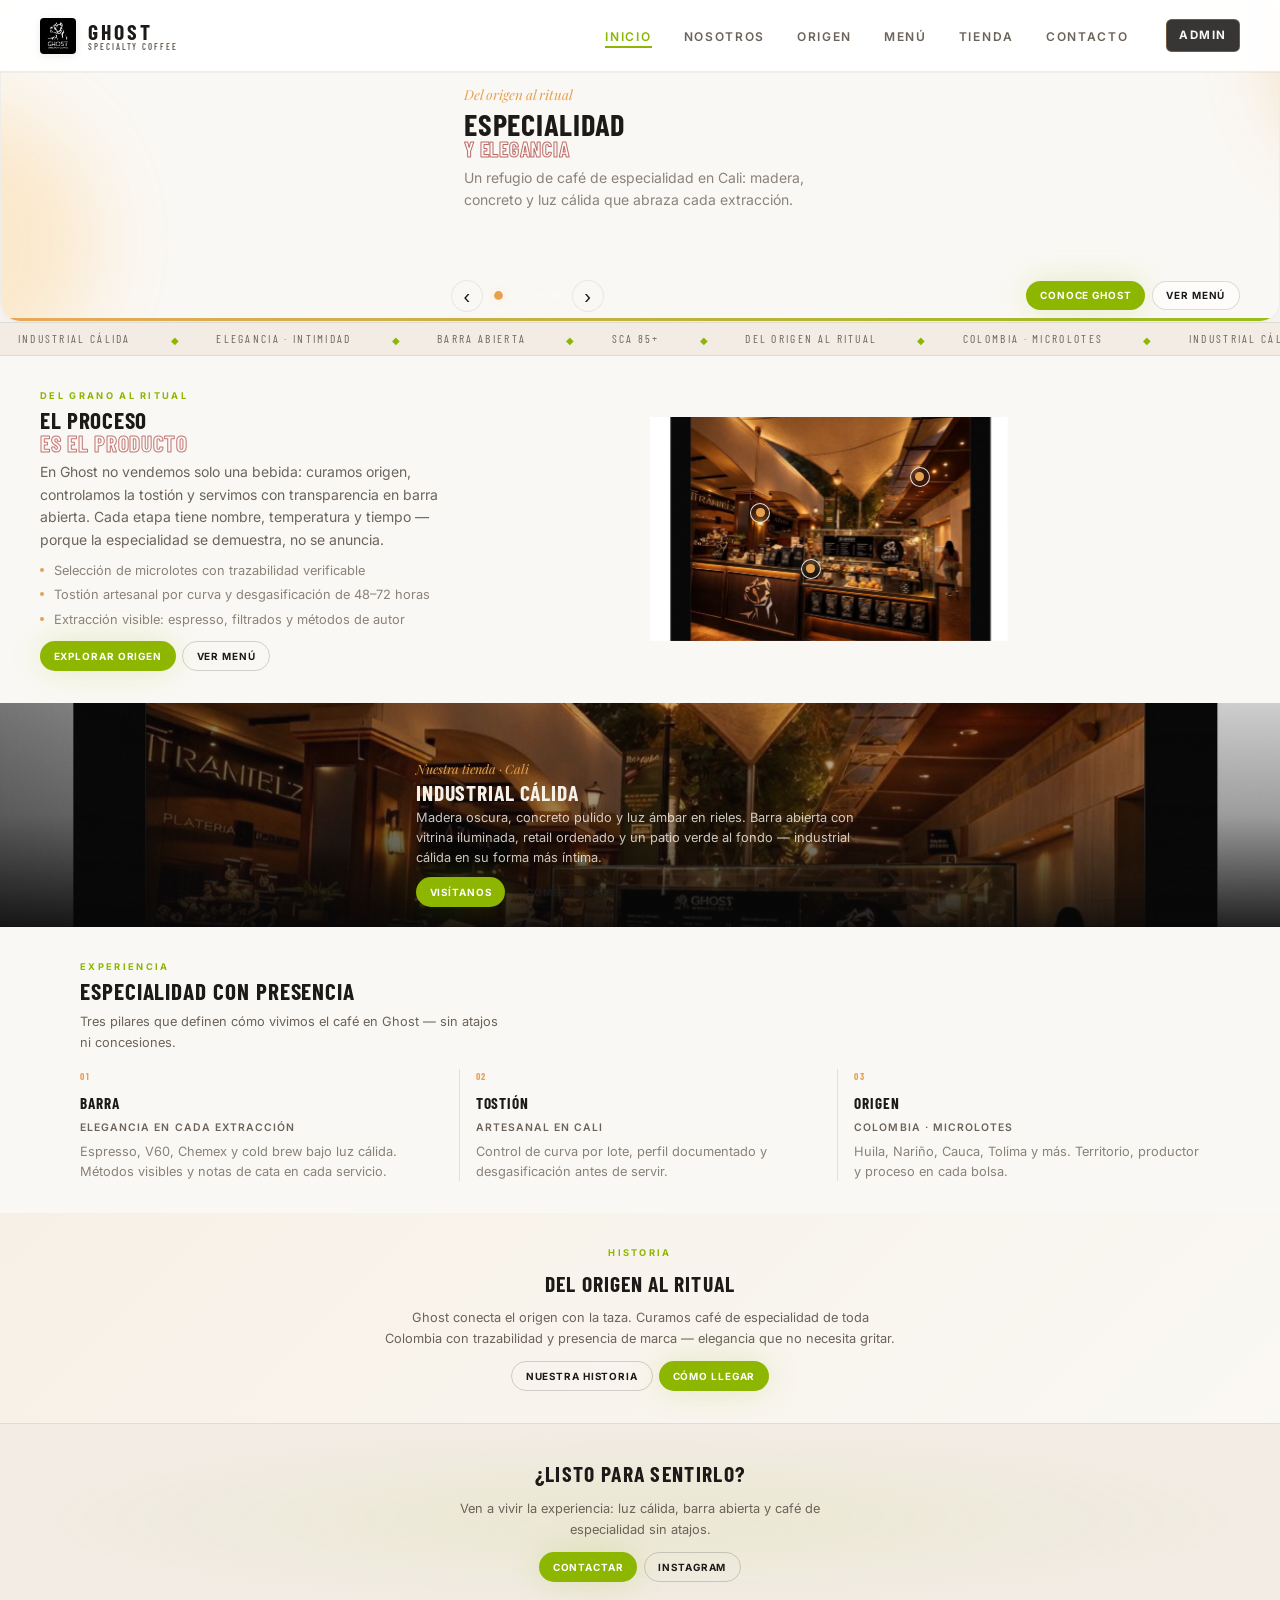
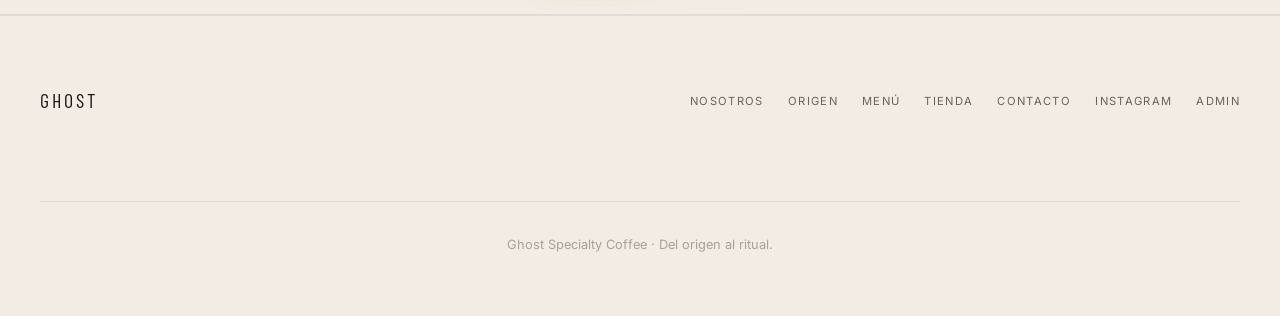
==== index.html @ 98f951b8 "Reducir escala a la mitad, unificar botones y foto de tienda real - Hero, secciones y tipografías a " ====
<!DOCTYPE html>
<html lang="es">
<head>
  <meta charset="UTF-8">
  <meta name="viewport" content="width=device-width, initial-scale=1.0">
  <meta name="description" content="Ghost Specialty Coffee — tienda de café de especialidad en Cali. Microlotes colombianos SCA 85+, elegancia industrial cálida y barra abierta.">
  <meta name="theme-color" content="#faf8f4">
  <meta property="og:title" content="Ghost Specialty Coffee | Especialidad y elegancia">
  <meta property="og:description" content="Café de especialidad servido en un refugio de madera, concreto y luz cálida. Barra abierta, SCA 85+ y trazabilidad completa en Cali.">
  <meta property="og:type" content="website">
  <meta property="og:image" content="assets/images/brand/tienda-real.jpg">
  <link rel="icon" href="assets/images/brand/logo-mark.png" type="image/png">
  <title>Ghost Specialty Coffee | Café de especialidad · Cali</title>
  <link rel="preconnect" href="https://fonts.googleapis.com">
  <link rel="preconnect" href="https://fonts.gstatic.com" crossorigin>
  <link href="https://fonts.googleapis.com/css2?family=Barlow+Condensed:wght@600;700&family=Inter:wght@300;400;600&family=Playfair+Display:ital@0;1&display=swap" rel="stylesheet">
  <link rel="stylesheet" href="css/ghost.css">
  <script type="application/ld+json">
  {
    "@context": "https://schema.org",
    "@type": "CafeOrCoffeeShop",
    "name": "Ghost Specialty Coffee",
    "description": "Tienda de café de especialidad en Cali. Microlotes colombianos, elegancia industrial cálida y barra abierta",
    "telephone": "+57-302-515-9900",
    "url": "https://lasucursaldelcafe-droid.github.io/cotizador-viajes-peludos/",
    "address": { "@type": "PostalAddress", "addressLocality": "Cali", "addressCountry": "CO" },
    "sameAs": ["https://www.instagram.com/ghost_specialty_coffee/"]
  }
  </script>
</head>
<body data-page="home">
  <a class="skip-link" href="#contenido">Ir al contenido</a>

  <header class="ghost-nav" role="banner">
    <a class="ghost-nav__brand" href="index.html" aria-label="Ghost Specialty Coffee — inicio">
      <img class="ghost-nav__mark" src="assets/images/brand/logo-mark.png" alt="" width="36" height="36" decoding="async">
      <span class="ghost-nav__type">
        <span class="ghost-nav__name">Ghost</span>
        <span class="ghost-nav__sub">Specialty Coffee</span>
      </span>
    </a>
    <button type="button" class="ghost-nav__toggle" id="ghostNavToggle" aria-expanded="false" aria-controls="ghostNavMenu">Menú</button>
    <nav aria-label="Principal">
      <ul class="ghost-nav__menu" id="ghostNavMenu"></ul>
    </nav>
  </header>

  <main id="contenido">
    <section class="ghost-hero ghost-hero--immersive" aria-labelledby="hero-title">
      <h1 class="visually-hidden" id="hero-title">Ghost Specialty Coffee — Especialidad y elegancia</h1>

      <div class="ghost-slider ghost-slider--brand ghost-slider--immersive ghost-slider--autoplay" id="ghostHeroSlider" role="region" aria-roledescription="Carrusel" aria-label="Esencia de marca Ghost" aria-live="polite">
        <div class="ghost-slider__viewport is-animating">
          <div class="ghost-slider__track" id="ghostBrandTrack"></div>
        </div>
      </div>

      <div class="ghost-hero__bar">
        <div class="ghost-slider__controls ghost-slider__controls--overlay">
          <button type="button" class="ghost-slider__btn ghost-slider__prev" aria-label="Mensaje anterior">‹</button>
          <div class="ghost-slider__dots" id="ghostBrandDots" role="tablist" aria-label="Seleccionar mensaje"></div>
          <button type="button" class="ghost-slider__btn ghost-slider__next" aria-label="Mensaje siguiente">›</button>
        </div>
        <div class="ghost-hero__actions reveal">
          <a class="btn btn--sm btn--spectral" href="nosotros.html">Conoce Ghost</a>
          <a class="btn btn--sm btn--ghost" href="menu.html">Ver menú</a>
        </div>
      </div>
    </section>

    <div class="ghost-marquee" aria-hidden="true">
      <div class="ghost-marquee__track">
        <span>Industrial cálida</span>
        <span>Elegancia · Intimidad</span>
        <span>Barra abierta</span>
        <span>SCA 85+</span>
        <span>Del origen al ritual</span>
        <span>Colombia · Microlotes</span>
        <span>Industrial cálida</span>
        <span>Elegancia · Intimidad</span>
        <span>Barra abierta</span>
        <span>SCA 85+</span>
        <span>Del origen al ritual</span>
        <span>Colombia · Microlotes</span>
      </div>
    </div>

    <section class="ghost-process" aria-labelledby="process-title">
      <div class="ghost-process__inner">
        <div class="ghost-process__copy reveal">
          <p class="ghost-section__label">Del grano al ritual</p>
          <h2 class="ghost-process__title" id="process-title">
            El proceso
            <em>es el producto</em>
          </h2>
          <p class="ghost-process__lead">
            En Ghost no vendemos solo una bebida: curamos origen, controlamos la tostión y servimos
            con transparencia en barra abierta. Cada etapa tiene nombre, temperatura y tiempo — porque
            la especialidad se demuestra, no se anuncia.
          </p>
          <ul class="ghost-process__list" role="list">
            <li>Selección de microlotes con trazabilidad verificable</li>
            <li>Tostión artesanal por curva y desgasificación de 48–72 horas</li>
            <li>Extracción visible: espresso, filtrados y métodos de autor</li>
          </ul>
          <div class="ghost-actions ghost-actions--tight">
            <a class="btn btn--sm btn--spectral" href="origen.html">Explorar origen</a>
            <a class="btn btn--sm btn--ghost" href="menu.html">Ver menú</a>
          </div>
        </div>
        <figure class="ghost-process__visual reveal" id="ghostProcessVisual">
          <div class="ghost-process__frame" id="ghostProcessParallax">
            <img src="assets/images/brand/tienda-real.jpg" alt="Interior de Ghost Specialty Coffee en Cali — barra, vitrina y luz cálida" width="1489" height="1094" loading="lazy" decoding="async">
            <button type="button" class="ghost-process__hotspot ghost-process__hotspot--bar" data-hotspot="bar" aria-label="Barra de especialidad"></button>
            <button type="button" class="ghost-process__hotspot ghost-process__hotspot--roast" data-hotspot="roast" aria-label="Tostión artesanal"></button>
            <button type="button" class="ghost-process__hotspot ghost-process__hotspot--cup" data-hotspot="cup" aria-label="Ritual en taza"></button>
            <div class="ghost-process__panel ghost-process__panel--bar" data-panel="bar">
              <strong>Barra abierta</strong>
              Cada extracción frente a ti, con notas de cata y luz cálida que enmarca el ritual.
            </div>
            <div class="ghost-process__panel ghost-process__panel--roast" data-panel="roast">
              <strong>Tostión</strong>
              Curvas documentadas por lote. Café fresco, nunca apresurado.
            </div>
            <div class="ghost-process__panel ghost-process__panel--cup" data-panel="cup">
              <strong>La taza</strong>
              Donde convergen origen, fuego y manos — el momento que todo cobra sentido.
            </div>
          </div>
        </figure>
      </div>
    </section>

    <section class="ghost-store-view" aria-labelledby="store-title">
      <div class="ghost-store-view__media" id="ghostStoreParallax">
        <img src="assets/images/brand/tienda-real.jpg" alt="Tienda Ghost Specialty Coffee en Cali — madera oscura, concreto y luz ámbar" width="1489" height="1094" loading="lazy" decoding="async">
        <div class="ghost-store-view__veil" aria-hidden="true"></div>
      </div>
      <div class="ghost-store-view__content reveal">
        <p class="ghost-store-view__label">Nuestra tienda · Cali</p>
        <h2 class="ghost-store-view__title" id="store-title">Industrial cálida</h2>
        <p class="ghost-store-view__text">
          Madera oscura, concreto pulido y luz ámbar en rieles. Barra abierta con vitrina iluminada,
          retail ordenado y un patio verde al fondo — industrial cálida en su forma más íntima.
        </p>
        <div class="ghost-actions">
          <a class="btn btn--sm btn--spectral" href="contacto.html">Visítanos</a>
          <a class="btn btn--sm btn--ghost" href="tienda.html">Comprar café</a>
        </div>
      </div>
    </section>

    <section class="ghost-section" aria-labelledby="exp-title">
      <div class="ghost-wrap">
        <p class="ghost-section__label reveal">Experiencia</p>
        <h2 class="ghost-section__title reveal" id="exp-title">Especialidad con presencia</h2>
        <p class="ghost-section__intro reveal">
          Tres pilares que definen cómo vivimos el café en Ghost — sin atajos ni concesiones.
        </p>
        <div class="ghost-pillars reveal">
          <article class="ghost-pillar">
            <span class="ghost-pillar__n">01</span>
            <h3 class="ghost-pillar__title">Barra</h3>
            <p class="ghost-pillar__sub">Elegancia en cada extracción</p>
            <p class="ghost-pillar__text">Espresso, V60, Chemex y cold brew bajo luz cálida. Métodos visibles y notas de cata en cada servicio.</p>
          </article>
          <article class="ghost-pillar">
            <span class="ghost-pillar__n">02</span>
            <h3 class="ghost-pillar__title">Tostión</h3>
            <p class="ghost-pillar__sub">Artesanal en Cali</p>
            <p class="ghost-pillar__text">Control de curva por lote, perfil documentado y desgasificación antes de servir.</p>
          </article>
          <article class="ghost-pillar">
            <span class="ghost-pillar__n">03</span>
            <h3 class="ghost-pillar__title">Origen</h3>
            <p class="ghost-pillar__sub">Colombia · Microlotes</p>
            <p class="ghost-pillar__text">Huila, Nariño, Cauca, Tolima y más. Territorio, productor y proceso en cada bolsa.</p>
          </article>
        </div>
      </div>
    </section>

    <section class="ghost-story-band" aria-labelledby="story-title">
      <div class="ghost-story-band__inner reveal">
        <p class="ghost-section__label">Historia</p>
        <h2 class="ghost-story-band__title" id="story-title">Del origen al ritual</h2>
        <p class="ghost-story-band__text">
          Ghost conecta el origen con la taza. Curamos café de especialidad de toda Colombia con
          trazabilidad y presencia de marca — elegancia que no necesita gritar.
        </p>
        <div class="ghost-actions ghost-actions--center">
          <a class="btn btn--sm btn--ghost" href="nosotros.html">Nuestra historia</a>
          <a class="btn btn--sm btn--spectral" href="contacto.html">Cómo llegar</a>
        </div>
      </div>
    </section>

    <section class="ghost-cta-band" aria-labelledby="cta-title">
      <h2 class="ghost-cta-band__title reveal" id="cta-title">¿Listo para sentirlo?</h2>
      <p class="ghost-cta-band__text reveal">
        Ven a vivir la experiencia: luz cálida, barra abierta y café de especialidad sin atajos.
      </p>
      <div class="ghost-actions ghost-actions--center reveal">
        <a class="btn btn--sm btn--spectral" href="contacto.html">Contactar</a>
        <a class="btn btn--sm btn--ghost" href="https://www.instagram.com/ghost_specialty_coffee/" target="_blank" rel="noopener noreferrer">Instagram</a>
      </div>
    </section>
  </main>

  <footer class="ghost-footer" role="contentinfo">
    <div class="ghost-footer__inner">
      <p class="ghost-footer__brand">Ghost</p>
      <nav aria-label="Pie de página">
        <ul class="ghost-footer__links">
          <li><a href="nosotros.html">Nosotros</a></li>
          <li><a href="origen.html">Origen</a></li>
          <li><a href="menu.html">Menú</a></li>
          <li><a href="tienda.html">Tienda</a></li>
          <li><a href="contacto.html">Contacto</a></li>
          <li><a href="https://www.instagram.com/ghost_specialty_coffee/" target="_blank" rel="noopener noreferrer">Instagram</a></li>
          <li><a href="admin.html" class="ghost-footer__admin">Admin</a></li>
        </ul>
      </nav>
      <p class="ghost-footer__copy">Ghost Specialty Coffee · Del origen al ritual.</p>
    </div>
  </footer>

  <script type="module" src="js/main.js"></script>
</body>
</html>
---- css/ghost.css ----
/* Ghost Specialty Coffee — entry point CSS modular */
@layer tokens, base, layout, components, animations;

@import url("tokens.css") layer(tokens);
@import url("base.css") layer(base);
@import url("layout.css") layer(layout);
@import url("components.css") layer(components);
@import url("visual.css") layer(components);
@import url("home.css") layer(components);
@import url("animations.css") layer(animations);
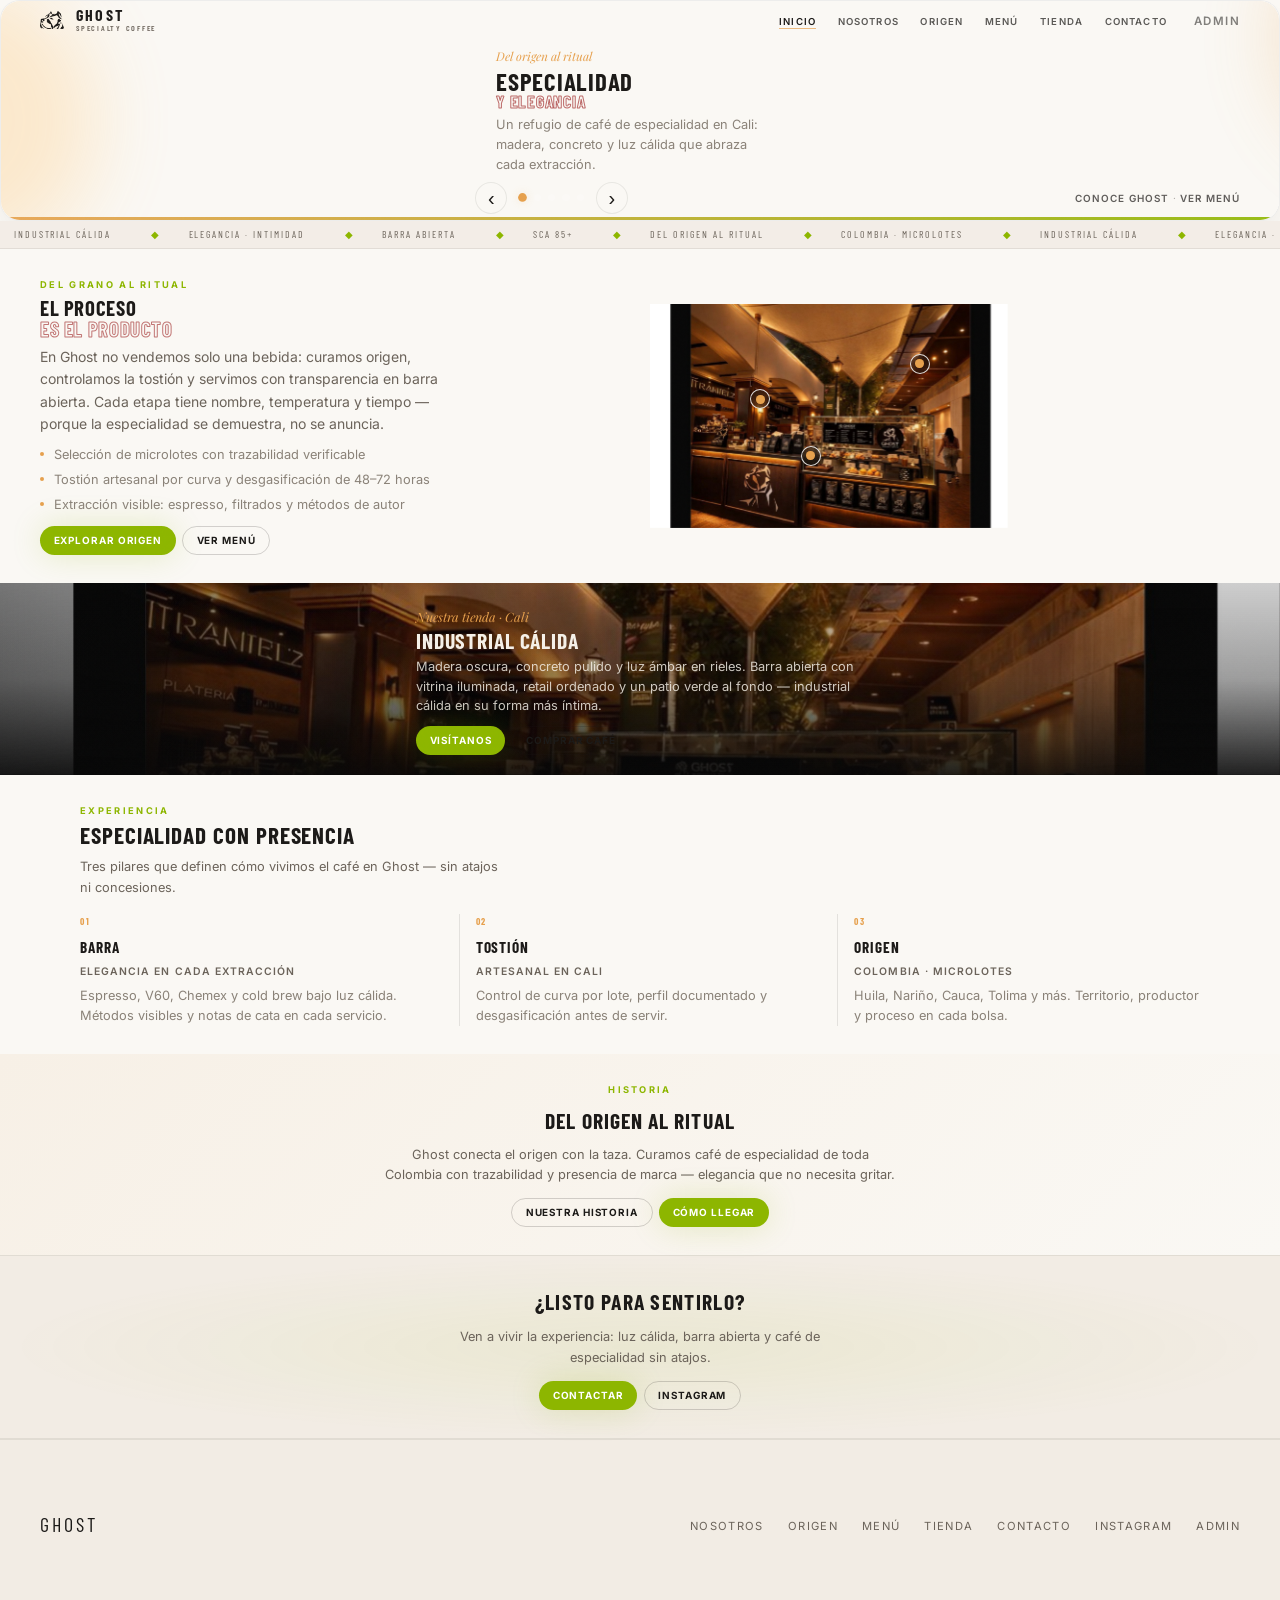
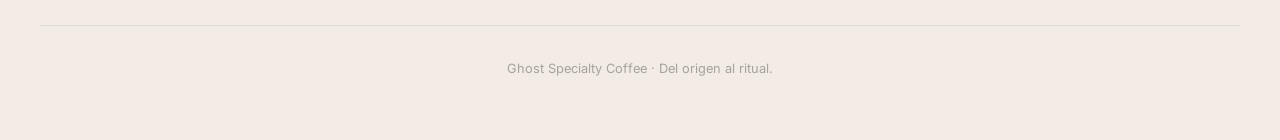
==== commit e6f37835: "Home más compacta: nav integrado al hero y logo sin fondo negro - Nav inmersivo sobre el slider sin " ====
--- a/index.html
+++ b/index.html
@@ -9,7 +9,7 @@
   <meta property="og:description" content="Café de especialidad servido en un refugio de madera, concreto y luz cálida. Barra abierta, SCA 85+ y trazabilidad completa en Cali.">
   <meta property="og:type" content="website">
   <meta property="og:image" content="assets/images/brand/tienda-real.jpg">
-  <link rel="icon" href="assets/images/brand/logo-mark.png" type="image/png">
+  <link rel="icon" href="assets/images/brand/logo-mark-clear.png" type="image/png">
   <title>Ghost Specialty Coffee | Café de especialidad · Cali</title>
   <link rel="preconnect" href="https://fonts.googleapis.com">
   <link rel="preconnect" href="https://fonts.gstatic.com" crossorigin>
@@ -31,22 +31,21 @@
 <body data-page="home">
   <a class="skip-link" href="#contenido">Ir al contenido</a>
 
-  <header class="ghost-nav" role="banner">
-    <a class="ghost-nav__brand" href="index.html" aria-label="Ghost Specialty Coffee — inicio">
-      <img class="ghost-nav__mark" src="assets/images/brand/logo-mark.png" alt="" width="36" height="36" decoding="async">
-      <span class="ghost-nav__type">
-        <span class="ghost-nav__name">Ghost</span>
-        <span class="ghost-nav__sub">Specialty Coffee</span>
-      </span>
-    </a>
-    <button type="button" class="ghost-nav__toggle" id="ghostNavToggle" aria-expanded="false" aria-controls="ghostNavMenu">Menú</button>
-    <nav aria-label="Principal">
-      <ul class="ghost-nav__menu" id="ghostNavMenu"></ul>
-    </nav>
-  </header>
-
   <main id="contenido">
     <section class="ghost-hero ghost-hero--immersive" aria-labelledby="hero-title">
+      <header class="ghost-nav ghost-nav--immersive" role="banner">
+        <a class="ghost-nav__brand" href="index.html" aria-label="Ghost Specialty Coffee — inicio">
+          <img class="ghost-nav__mark" src="assets/images/brand/logo-mark-clear.png" alt="" width="24" height="24" decoding="async">
+          <span class="ghost-nav__type">
+            <span class="ghost-nav__name">Ghost</span>
+            <span class="ghost-nav__sub">Specialty Coffee</span>
+          </span>
+        </a>
+        <button type="button" class="ghost-nav__toggle" id="ghostNavToggle" aria-expanded="false" aria-controls="ghostNavMenu">Menú</button>
+        <nav aria-label="Principal">
+          <ul class="ghost-nav__menu" id="ghostNavMenu"></ul>
+        </nav>
+      </header>
       <h1 class="visually-hidden" id="hero-title">Ghost Specialty Coffee — Especialidad y elegancia</h1>
 
       <div class="ghost-slider ghost-slider--brand ghost-slider--immersive ghost-slider--autoplay" id="ghostHeroSlider" role="region" aria-roledescription="Carrusel" aria-label="Esencia de marca Ghost" aria-live="polite">
@@ -62,8 +61,9 @@
           <button type="button" class="ghost-slider__btn ghost-slider__next" aria-label="Mensaje siguiente">›</button>
         </div>
         <div class="ghost-hero__actions reveal">
-          <a class="btn btn--sm btn--spectral" href="nosotros.html">Conoce Ghost</a>
-          <a class="btn btn--sm btn--ghost" href="menu.html">Ver menú</a>
+          <a class="ghost-hero__link" href="nosotros.html">Conoce Ghost</a>
+          <span class="ghost-hero__link-sep" aria-hidden="true">·</span>
+          <a class="ghost-hero__link" href="menu.html">Ver menú</a>
         </div>
       </div>
     </section>
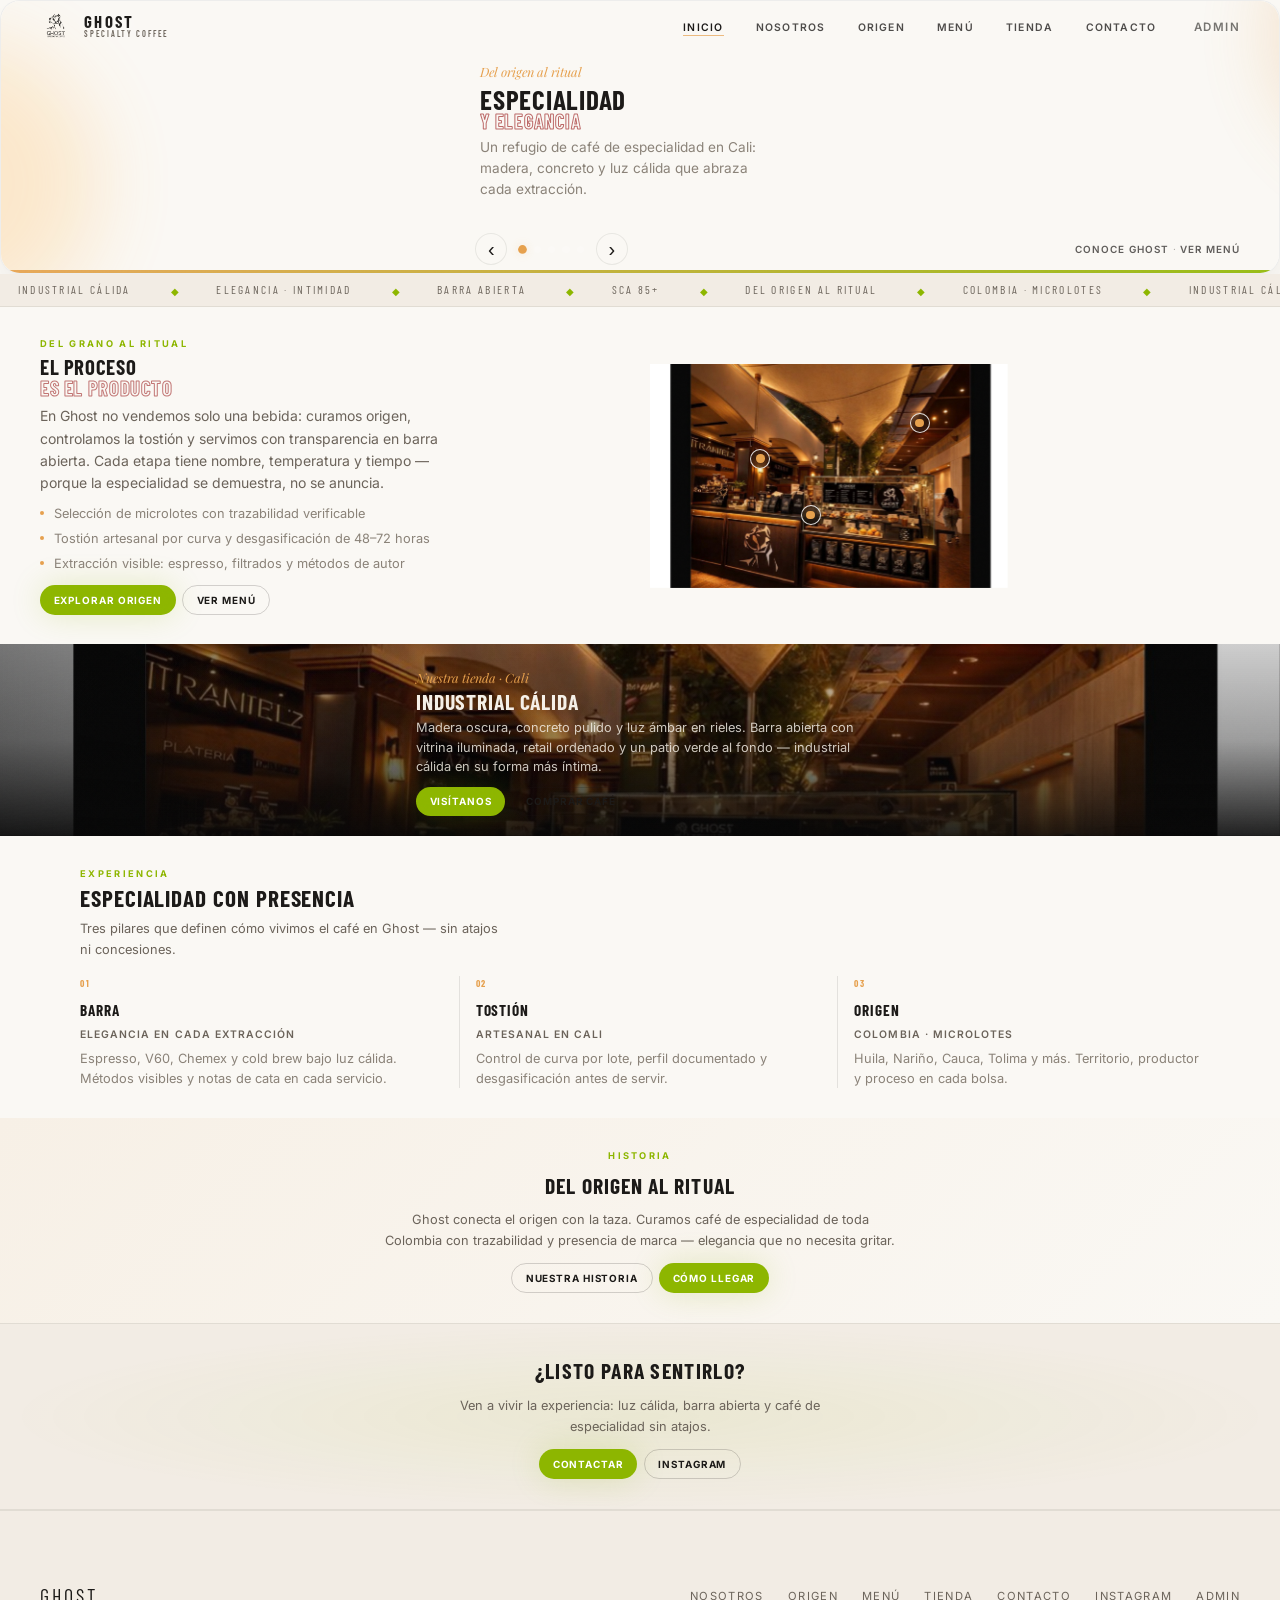
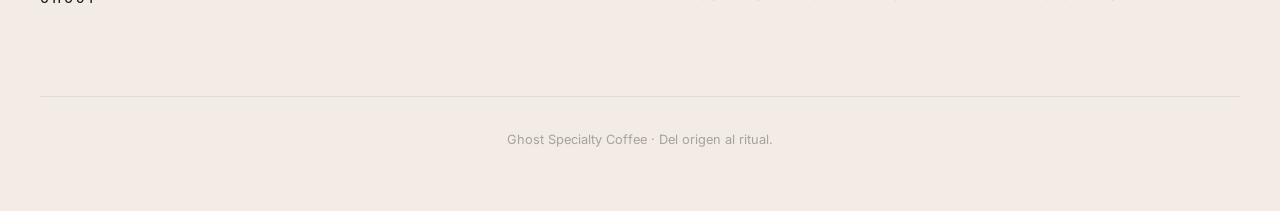
==== commit b1d9786f: "Corregir logo dañado, hero y nav integrado de la home - Regenerar logo-mark-clear.png desde el isoti" ====
--- a/index.html
+++ b/index.html
@@ -9,7 +9,7 @@
   <meta property="og:description" content="Café de especialidad servido en un refugio de madera, concreto y luz cálida. Barra abierta, SCA 85+ y trazabilidad completa en Cali.">
   <meta property="og:type" content="website">
   <meta property="og:image" content="assets/images/brand/tienda-real.jpg">
-  <link rel="icon" href="assets/images/brand/logo-mark-clear.png" type="image/png">
+  <link rel="icon" href="assets/images/brand/logo-mark.png" type="image/png">
   <title>Ghost Specialty Coffee | Café de especialidad · Cali</title>
   <link rel="preconnect" href="https://fonts.googleapis.com">
   <link rel="preconnect" href="https://fonts.gstatic.com" crossorigin>
@@ -35,7 +35,7 @@
     <section class="ghost-hero ghost-hero--immersive" aria-labelledby="hero-title">
       <header class="ghost-nav ghost-nav--immersive" role="banner">
         <a class="ghost-nav__brand" href="index.html" aria-label="Ghost Specialty Coffee — inicio">
-          <img class="ghost-nav__mark" src="assets/images/brand/logo-mark-clear.png" alt="" width="24" height="24" decoding="async">
+          <img class="ghost-nav__mark" src="assets/images/brand/logo-mark-clear.png" alt="" width="32" height="32" decoding="async">
           <span class="ghost-nav__type">
             <span class="ghost-nav__name">Ghost</span>
             <span class="ghost-nav__sub">Specialty Coffee</span>
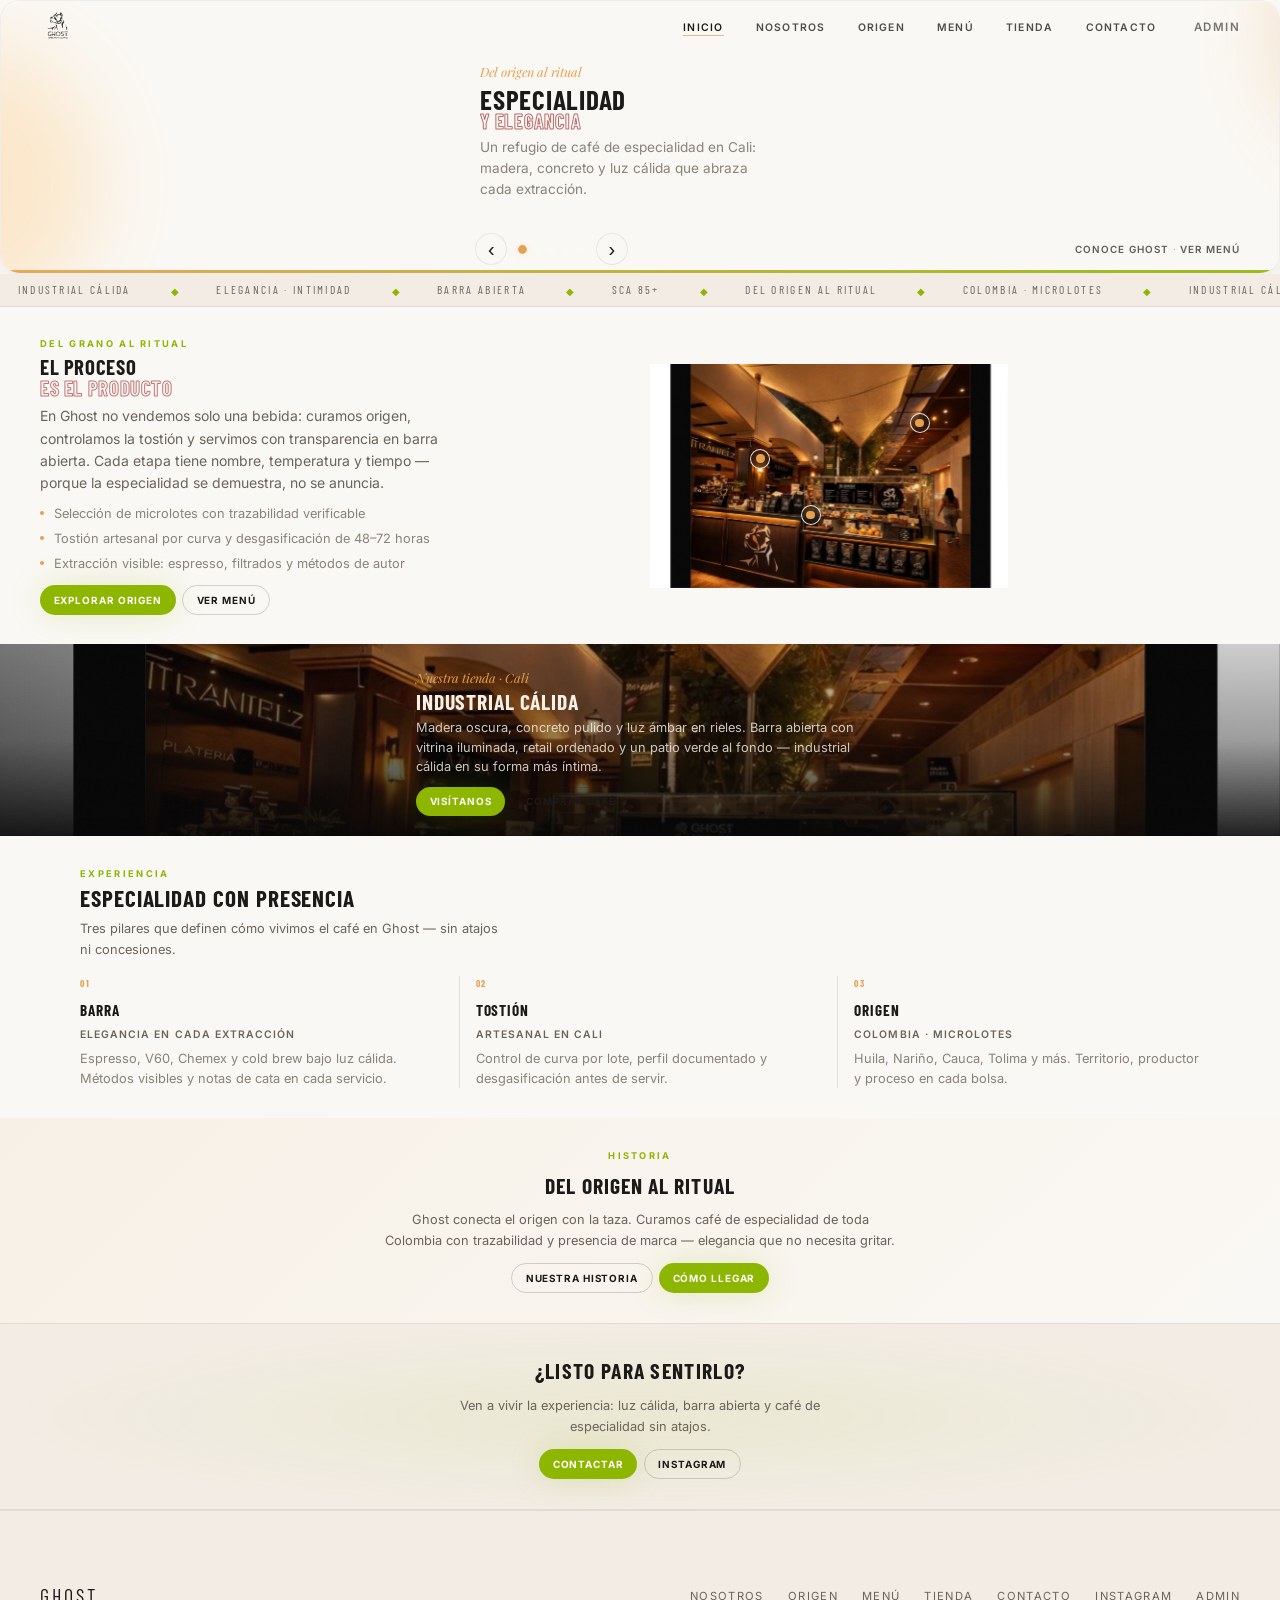
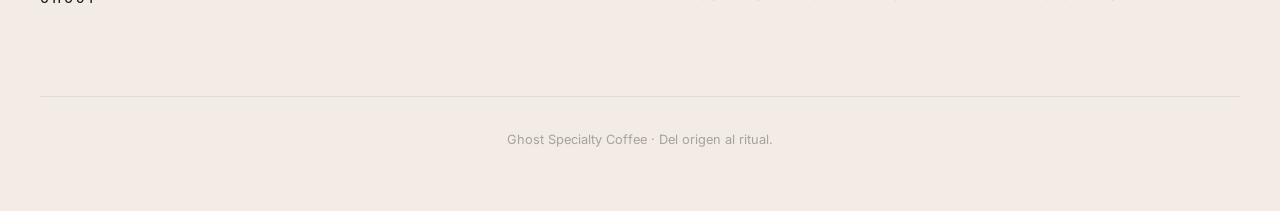
==== commit ad249b2c: "Quitar texto redundante del nav; dejar solo el logo con palabra Co-authored-by: lasucursaldelcafe-dr" ====
--- a/index.html
+++ b/index.html
@@ -35,11 +35,7 @@
     <section class="ghost-hero ghost-hero--immersive" aria-labelledby="hero-title">
       <header class="ghost-nav ghost-nav--immersive" role="banner">
         <a class="ghost-nav__brand" href="index.html" aria-label="Ghost Specialty Coffee — inicio">
-          <img class="ghost-nav__mark" src="assets/images/brand/logo-mark-clear.png" alt="" width="32" height="32" decoding="async">
-          <span class="ghost-nav__type">
-            <span class="ghost-nav__name">Ghost</span>
-            <span class="ghost-nav__sub">Specialty Coffee</span>
-          </span>
+          <img class="ghost-nav__mark" src="assets/images/brand/logo-mark-clear.png" alt="Ghost Specialty Coffee" height="36" decoding="async">
         </a>
         <button type="button" class="ghost-nav__toggle" id="ghostNavToggle" aria-expanded="false" aria-controls="ghostNavMenu">Menú</button>
         <nav aria-label="Principal">
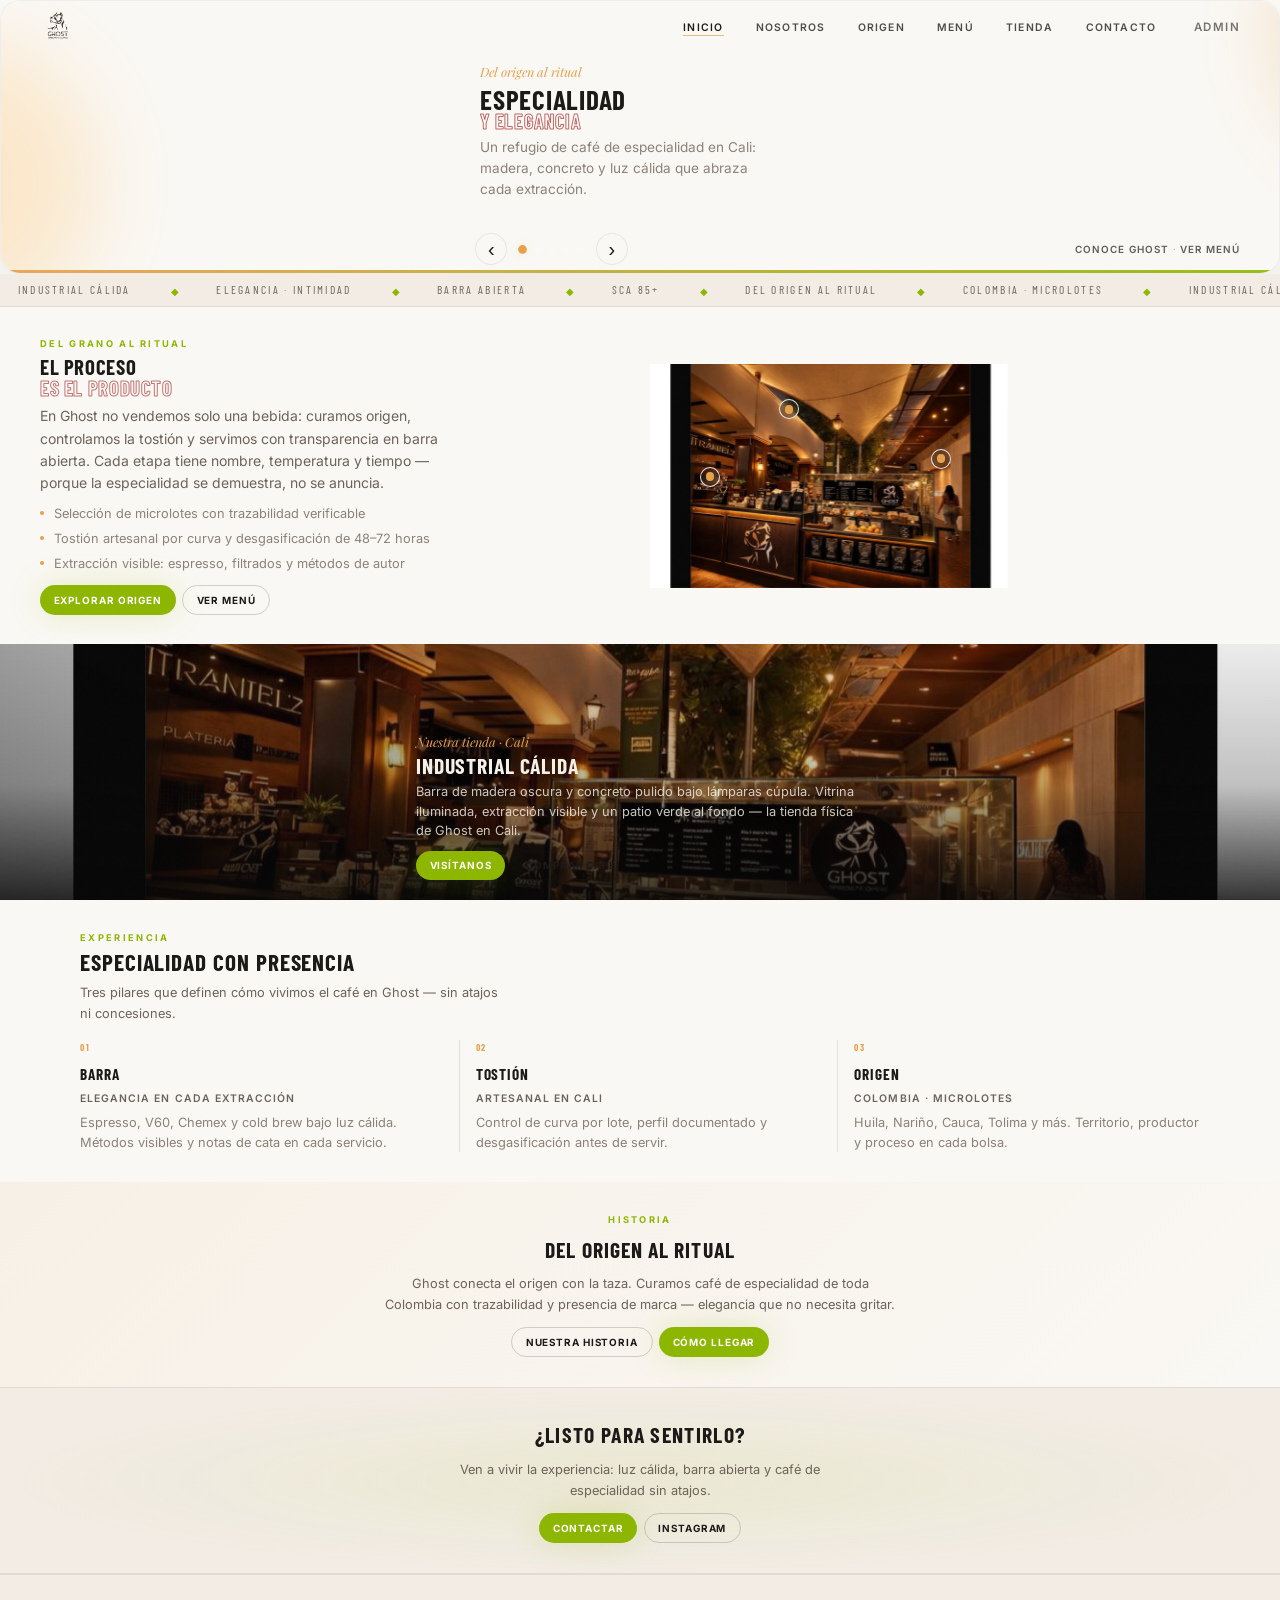
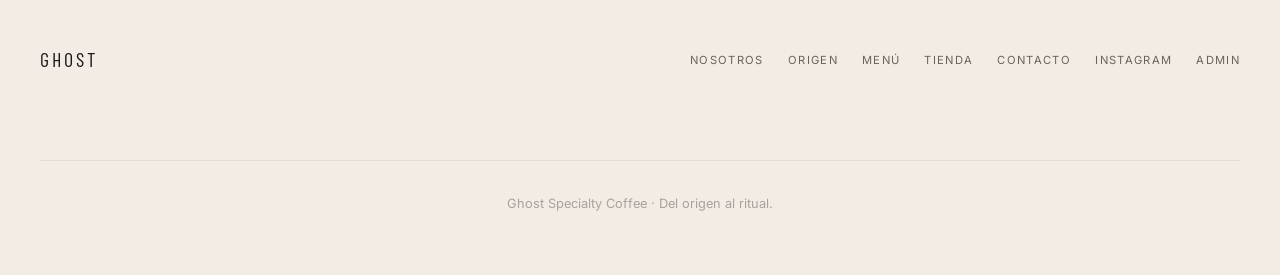
==== commit 43c80032: "Alinear copy y estilos con foto real del interior de la tienda - Textos de proceso, Visítanos y cont" ====
--- a/index.html
+++ b/index.html
@@ -106,7 +106,7 @@
         </div>
         <figure class="ghost-process__visual reveal" id="ghostProcessVisual">
           <div class="ghost-process__frame" id="ghostProcessParallax">
-            <img src="assets/images/brand/tienda-real.jpg" alt="Interior de Ghost Specialty Coffee en Cali — barra, vitrina y luz cálida" width="1489" height="1094" loading="lazy" decoding="async">
+            <img src="assets/images/brand/tienda-real.jpg" alt="Interior de Ghost Specialty Coffee — barra de madera oscura, vitrina iluminada y luz ámbar" width="1920" height="1080" loading="lazy" decoding="async">
             <button type="button" class="ghost-process__hotspot ghost-process__hotspot--bar" data-hotspot="bar" aria-label="Barra de especialidad"></button>
             <button type="button" class="ghost-process__hotspot ghost-process__hotspot--roast" data-hotspot="roast" aria-label="Tostión artesanal"></button>
             <button type="button" class="ghost-process__hotspot ghost-process__hotspot--cup" data-hotspot="cup" aria-label="Ritual en taza"></button>
@@ -129,15 +129,15 @@
 
     <section class="ghost-store-view" aria-labelledby="store-title">
       <div class="ghost-store-view__media" id="ghostStoreParallax">
-        <img src="assets/images/brand/tienda-real.jpg" alt="Tienda Ghost Specialty Coffee en Cali — madera oscura, concreto y luz ámbar" width="1489" height="1094" loading="lazy" decoding="async">
+        <img src="assets/images/brand/tienda-real.jpg" alt="Tienda Ghost Specialty Coffee — concreto, barra abierta y patio verde al fondo" width="1920" height="1080" loading="lazy" decoding="async">
         <div class="ghost-store-view__veil" aria-hidden="true"></div>
       </div>
       <div class="ghost-store-view__content reveal">
         <p class="ghost-store-view__label">Nuestra tienda · Cali</p>
         <h2 class="ghost-store-view__title" id="store-title">Industrial cálida</h2>
         <p class="ghost-store-view__text">
-          Madera oscura, concreto pulido y luz ámbar en rieles. Barra abierta con vitrina iluminada,
-          retail ordenado y un patio verde al fondo — industrial cálida en su forma más íntima.
+          Barra de madera oscura y concreto pulido bajo lámparas cúpula. Vitrina iluminada,
+          extracción visible y un patio verde al fondo — la tienda física de Ghost en Cali.
         </p>
         <div class="ghost-actions">
           <a class="btn btn--sm btn--spectral" href="contacto.html">Visítanos</a>
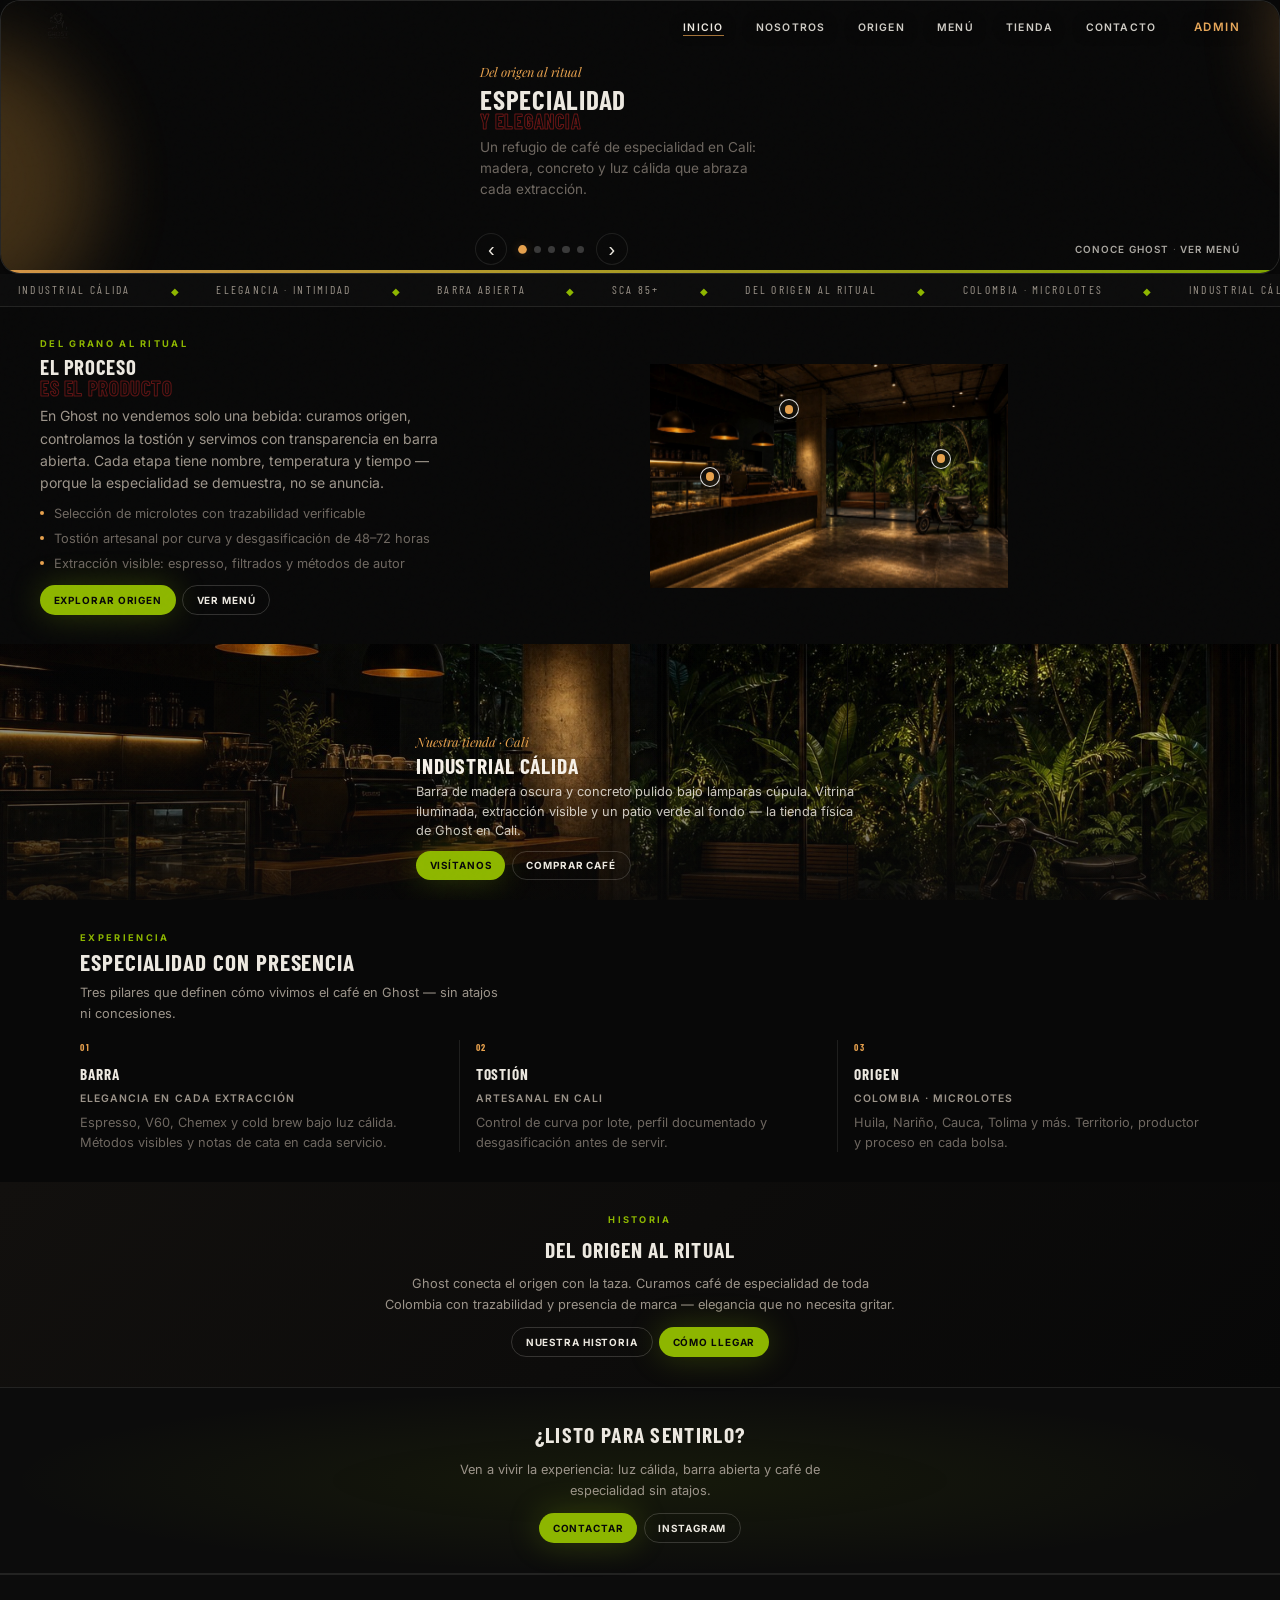
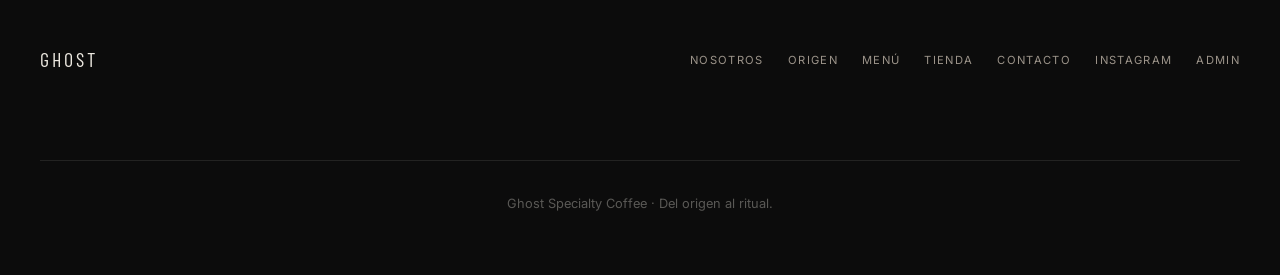
==== commit 94028ed4: "feat(ui): tema negro profesional con paleta de marca integrada Convierte el sitio a color-scheme dar" ====
--- a/index.html
+++ b/index.html
@@ -4,7 +4,7 @@
   <meta charset="UTF-8">
   <meta name="viewport" content="width=device-width, initial-scale=1.0">
   <meta name="description" content="Ghost Specialty Coffee — tienda de café de especialidad en Cali. Microlotes colombianos SCA 85+, elegancia industrial cálida y barra abierta.">
-  <meta name="theme-color" content="#faf8f4">
+  <meta name="theme-color" content="#080808">
   <meta property="og:title" content="Ghost Specialty Coffee | Especialidad y elegancia">
   <meta property="og:description" content="Café de especialidad servido en un refugio de madera, concreto y luz cálida. Barra abierta, SCA 85+ y trazabilidad completa en Cali.">
   <meta property="og:type" content="website">
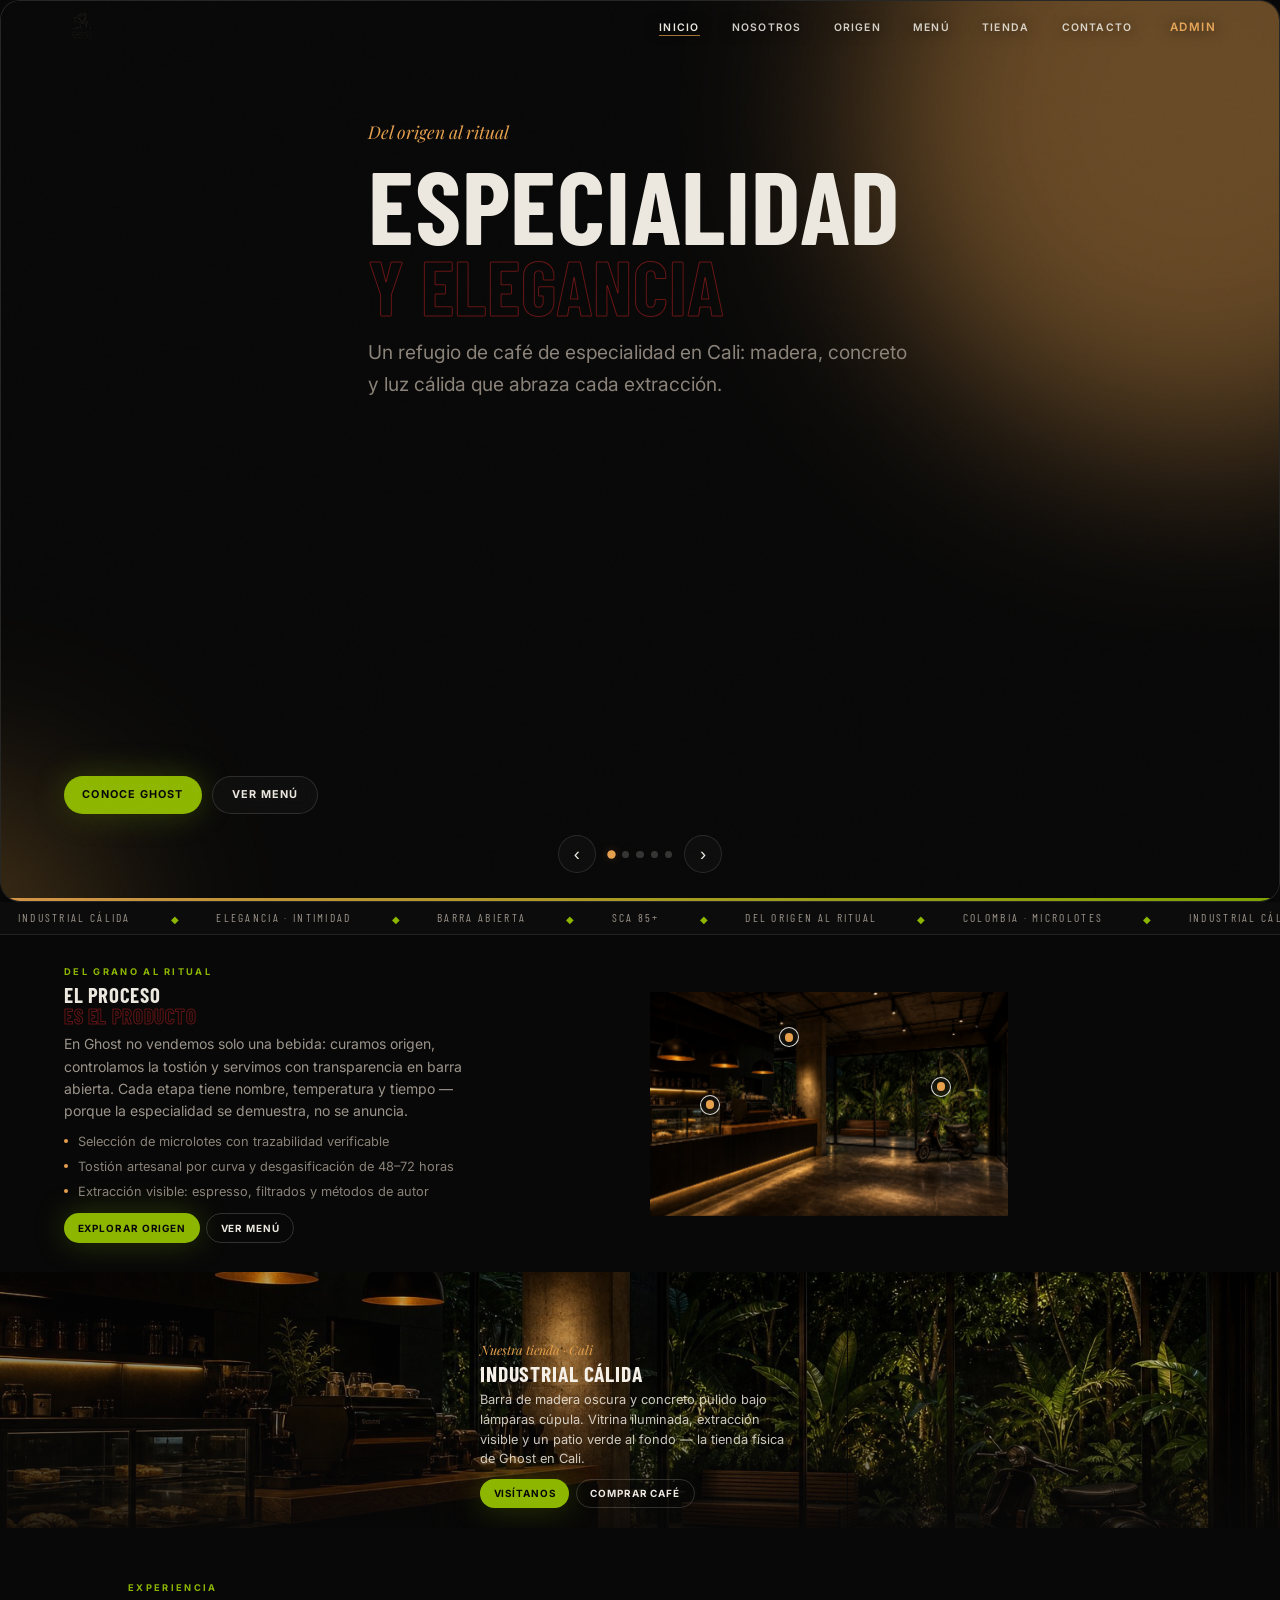
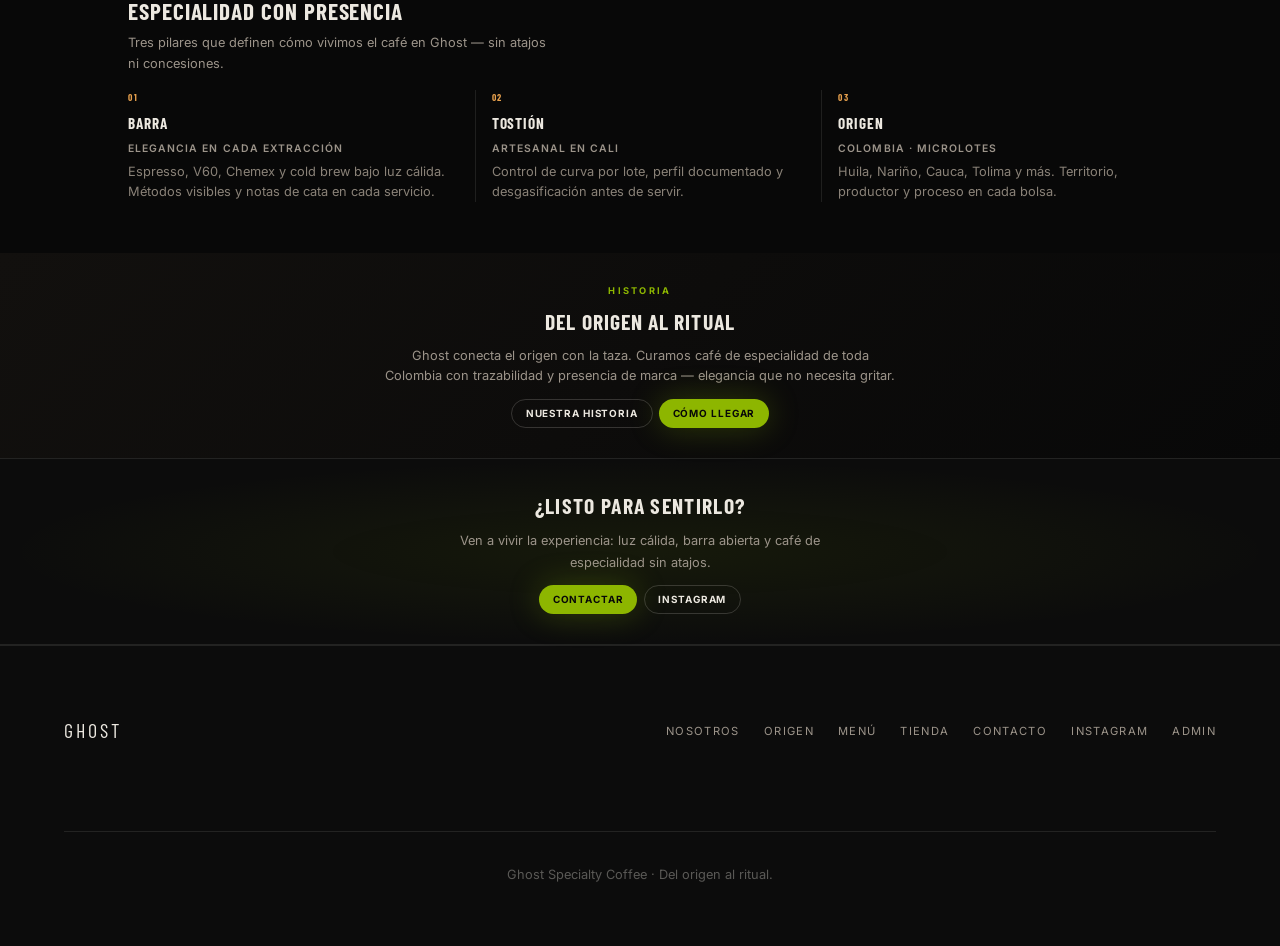
==== commit fed1c0d3: "feat(home): hero inmersivo a pantalla completa estilo Más Café Restaura el banner hero a 100dvh con " ====
--- a/index.html
+++ b/index.html
@@ -48,19 +48,16 @@
         <div class="ghost-slider__viewport is-animating">
           <div class="ghost-slider__track" id="ghostBrandTrack"></div>
         </div>
-      </div>
-
-      <div class="ghost-hero__bar">
         <div class="ghost-slider__controls ghost-slider__controls--overlay">
           <button type="button" class="ghost-slider__btn ghost-slider__prev" aria-label="Mensaje anterior">‹</button>
           <div class="ghost-slider__dots" id="ghostBrandDots" role="tablist" aria-label="Seleccionar mensaje"></div>
           <button type="button" class="ghost-slider__btn ghost-slider__next" aria-label="Mensaje siguiente">›</button>
         </div>
-        <div class="ghost-hero__actions reveal">
-          <a class="ghost-hero__link" href="nosotros.html">Conoce Ghost</a>
-          <span class="ghost-hero__link-sep" aria-hidden="true">·</span>
-          <a class="ghost-hero__link" href="menu.html">Ver menú</a>
-        </div>
+      </div>
+
+      <div class="ghost-hero__actions reveal">
+        <a class="btn btn--spectral" href="nosotros.html">Conoce Ghost</a>
+        <a class="btn btn--ghost" href="menu.html">Ver menú</a>
       </div>
     </section>
 
--- a/css/ghost.css
+++ b/css/ghost.css
@@ -7,4 +7,5 @@
 @import url("components.css") layer(components);
 @import url("visual.css") layer(components);
 @import url("home.css") layer(components);
+@import url("desktop.css") layer(layout);
 @import url("animations.css") layer(animations);
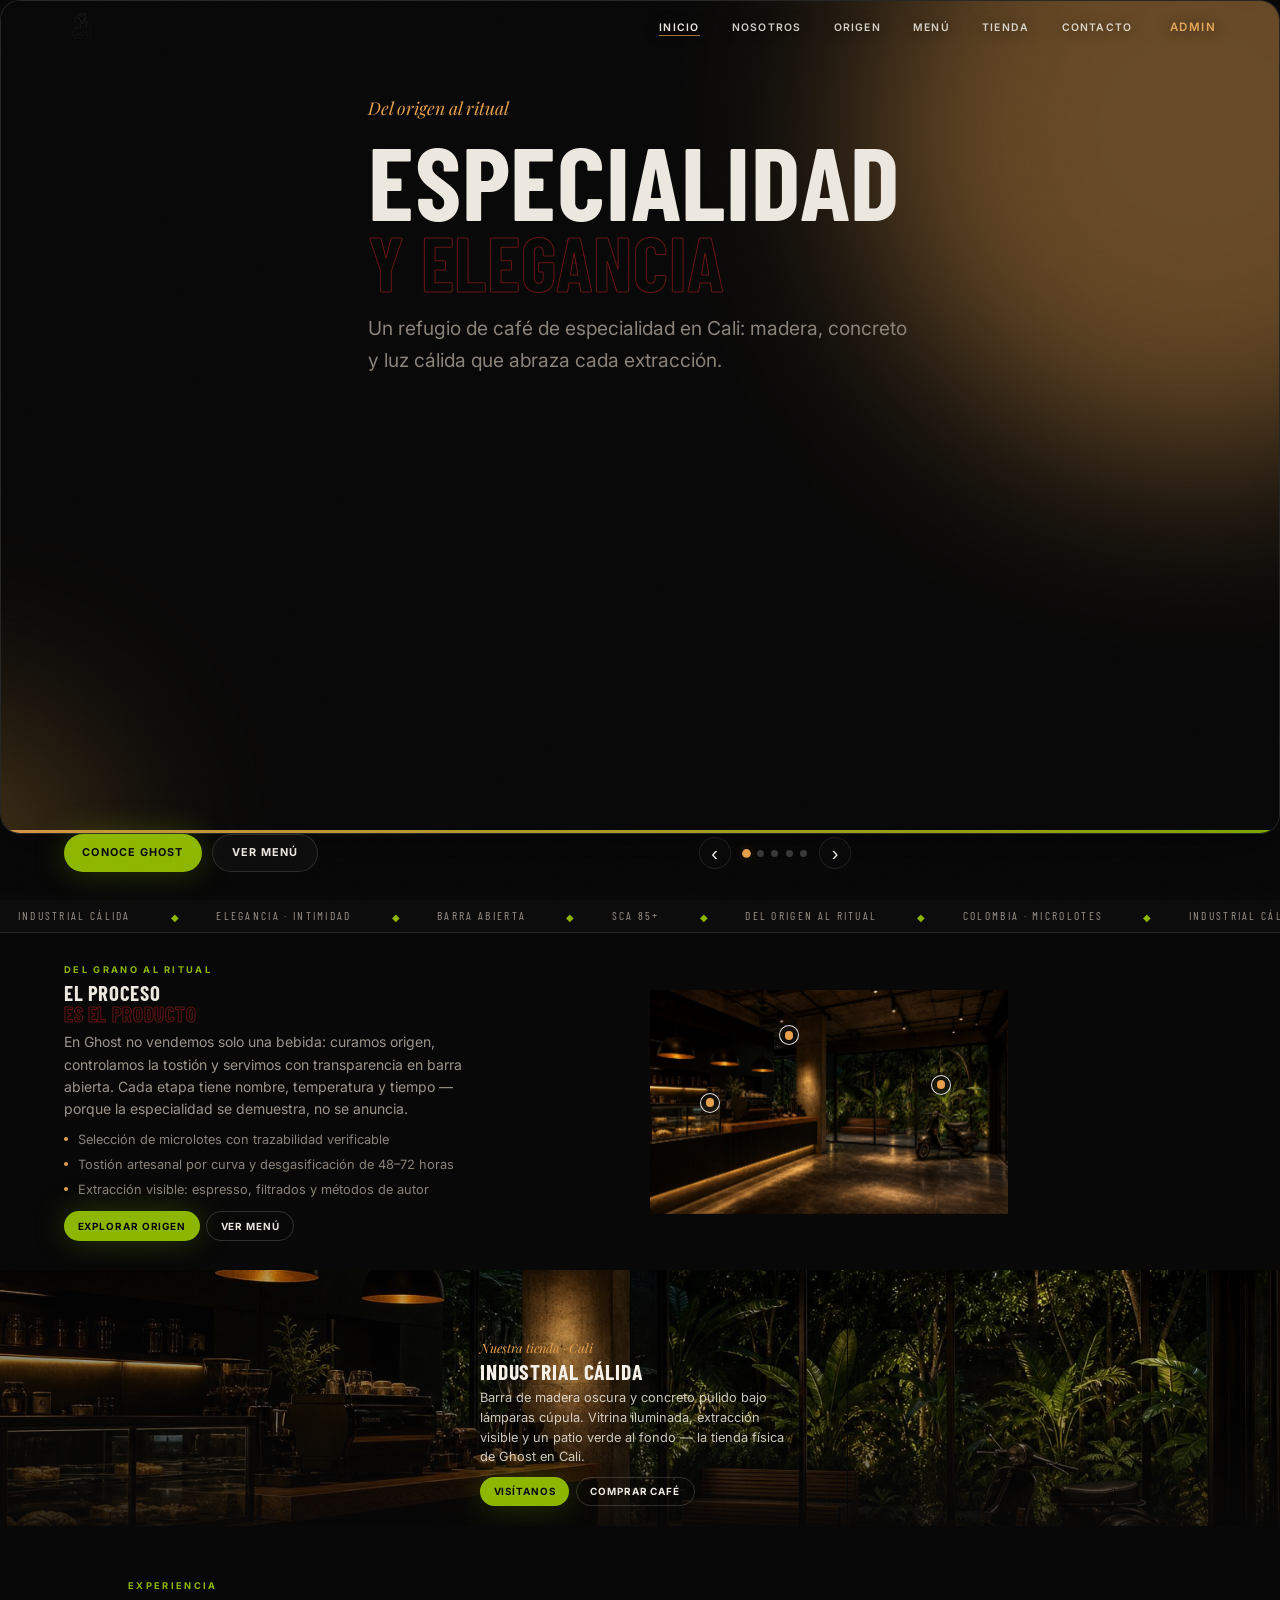
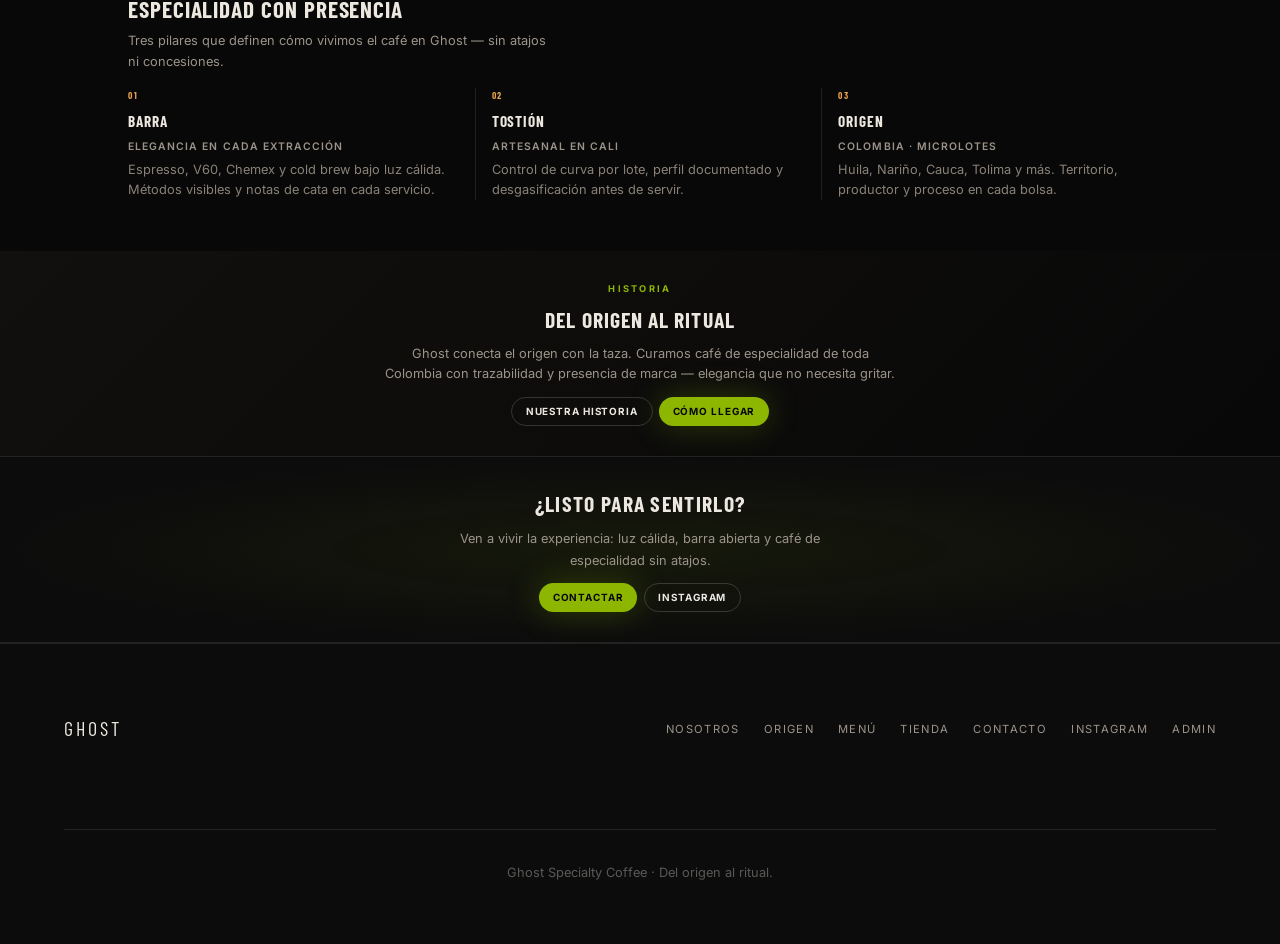
==== commit f9b07ff5: "fix(home): distribución del contenido del hero en zonas claras Reorganiza el hero con grid shell: ca" ====
--- a/index.html
+++ b/index.html
@@ -44,20 +44,24 @@
       </header>
       <h1 class="visually-hidden" id="hero-title">Ghost Specialty Coffee — Especialidad y elegancia</h1>
 
-      <div class="ghost-slider ghost-slider--brand ghost-slider--immersive ghost-slider--autoplay" id="ghostHeroSlider" role="region" aria-roledescription="Carrusel" aria-label="Esencia de marca Ghost" aria-live="polite">
-        <div class="ghost-slider__viewport is-animating">
-          <div class="ghost-slider__track" id="ghostBrandTrack"></div>
-        </div>
-        <div class="ghost-slider__controls ghost-slider__controls--overlay">
-          <button type="button" class="ghost-slider__btn ghost-slider__prev" aria-label="Mensaje anterior">‹</button>
-          <div class="ghost-slider__dots" id="ghostBrandDots" role="tablist" aria-label="Seleccionar mensaje"></div>
-          <button type="button" class="ghost-slider__btn ghost-slider__next" aria-label="Mensaje siguiente">›</button>
-        </div>
-      </div>
-
-      <div class="ghost-hero__actions reveal">
-        <a class="btn btn--spectral" href="nosotros.html">Conoce Ghost</a>
-        <a class="btn btn--ghost" href="menu.html">Ver menú</a>
+      <div class="ghost-hero__shell">
+        <div class="ghost-slider ghost-slider--brand ghost-slider--immersive ghost-slider--autoplay" id="ghostHeroSlider" role="region" aria-roledescription="Carrusel" aria-label="Esencia de marca Ghost" aria-live="polite">
+          <div class="ghost-slider__viewport is-animating">
+            <div class="ghost-slider__track" id="ghostBrandTrack"></div>
+          </div>
+        </div>
+
+        <footer class="ghost-hero__bar" aria-label="Acciones del hero">
+          <div class="ghost-hero__actions reveal">
+            <a class="btn btn--spectral" href="nosotros.html">Conoce Ghost</a>
+            <a class="btn btn--ghost" href="menu.html">Ver menú</a>
+          </div>
+          <div class="ghost-slider__controls">
+            <button type="button" class="ghost-slider__btn ghost-slider__prev" aria-label="Mensaje anterior">‹</button>
+            <div class="ghost-slider__dots" id="ghostBrandDots" role="tablist" aria-label="Seleccionar mensaje"></div>
+            <button type="button" class="ghost-slider__btn ghost-slider__next" aria-label="Mensaje siguiente">›</button>
+          </div>
+        </footer>
       </div>
     </section>
 
